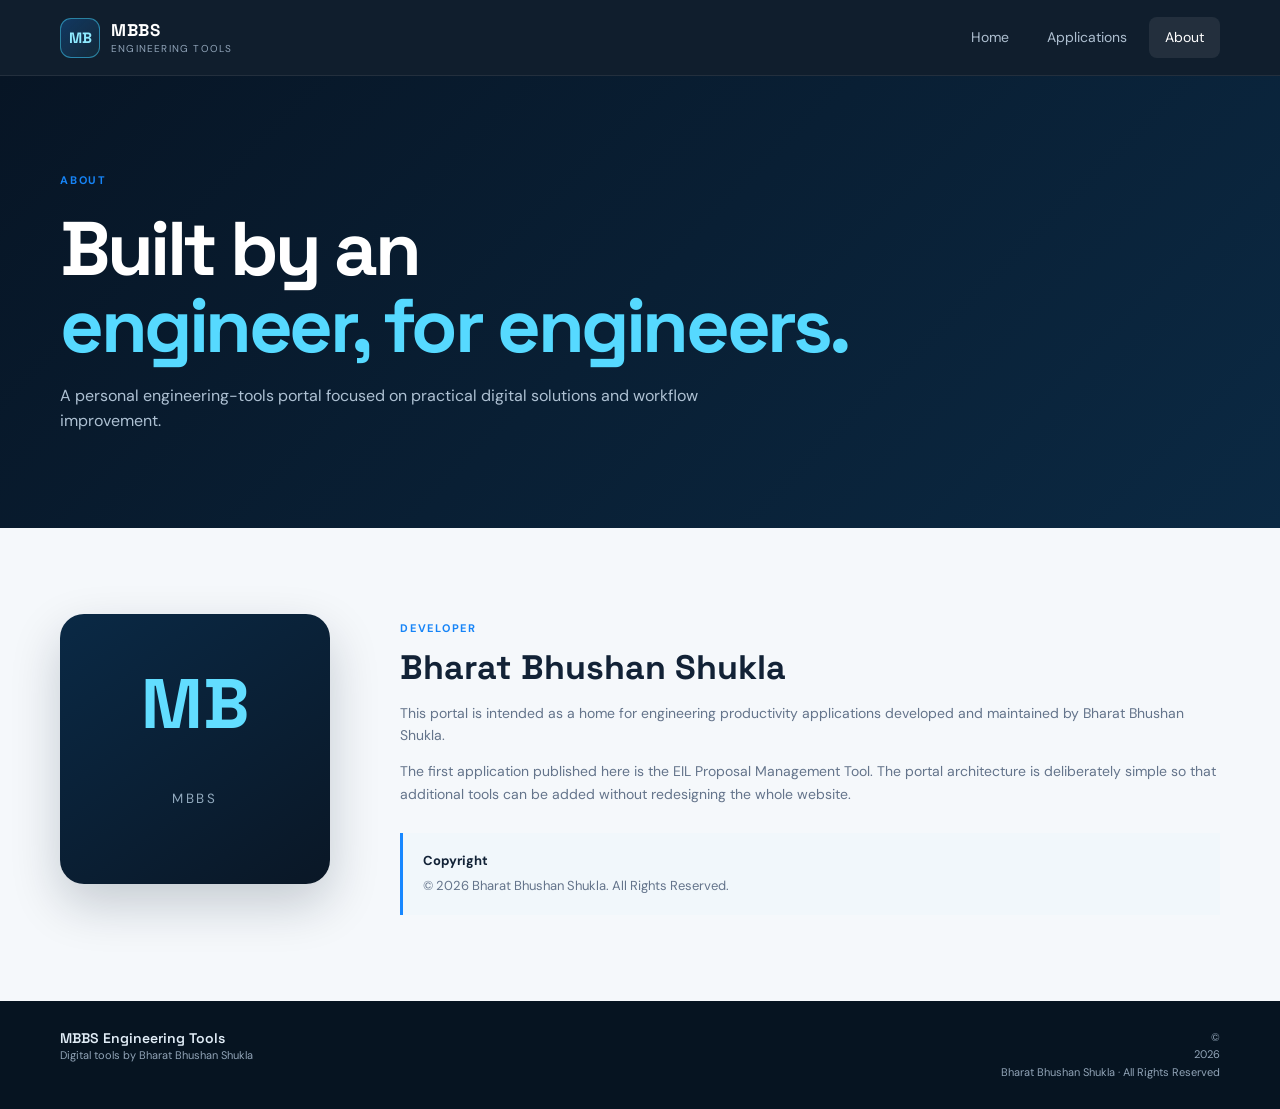
==== about.html @ aa89217a "Add files via upload" ====
<!DOCTYPE html>
<html lang="en">
<head>
  <meta charset="UTF-8"><meta name="viewport" content="width=device-width, initial-scale=1.0">
  <meta name="description" content="About MBBS Engineering Tools and Bharat Bhushan Shukla.">
  <title>About | MBBS Engineering Tools</title>
  <link rel="icon" type="image/svg+xml" href="assets/favicon.svg"><link rel="stylesheet" href="css/style.css">
</head>
<body>
<header class="site-header"><div class="container nav-wrap">
  <a class="brand" href="index.html"><span class="brand-mark">MB</span><span><b>MBBS</b><small>Engineering Tools</small></span></a>
  <button class="menu-toggle" aria-label="Open navigation">☰</button>
  <nav class="nav"><a href="index.html">Home</a><a href="applications.html">Applications</a><a class="active" href="about.html">About</a></nav>
</div></header>
<main>
  <section class="page-hero"><div class="container"><span class="eyebrow">ABOUT</span><h1>Built by an<br><em>engineer, for engineers.</em></h1><p>A personal engineering-tools portal focused on practical digital solutions and workflow improvement.</p></div></section>
  <section class="section"><div class="container about-grid">
    <div class="about-badge"><span>MB</span><small>MBBS</small></div>
    <div><span class="eyebrow">DEVELOPER</span><h2>Bharat Bhushan Shukla</h2>
      <p>This portal is intended as a home for engineering productivity applications developed and maintained by Bharat Bhushan Shukla.</p>
      <p>The first application published here is the EIL Proposal Management Tool. The portal architecture is deliberately simple so that additional tools can be added without redesigning the whole website.</p>
      <div class="callout"><b>Copyright</b><span>© <span class="year"></span> Bharat Bhushan Shukla. All Rights Reserved.</span></div>
    </div>
  </div></section>
</main>
<footer class="footer"><div class="container footer-inner"><div><b>MBBS Engineering Tools</b><span>Digital tools by Bharat Bhushan Shukla</span></div><div>© <span class="year"></span> Bharat Bhushan Shukla · All Rights Reserved</div></div></footer>
<script src="js/script.js"></script>
</body></html>
---- css/style.css ----
@import url('https://fonts.googleapis.com/css2?family=DM+Sans:wght@400;500;600;700&family=Space+Grotesk:wght@500;600;700&display=swap');
:root{--navy:#071525;--navy2:#0b2035;--blue:#1787ff;--cyan:#42d7ff;--ink:#122236;--muted:#64748b;--line:#dbe5ef;--bg:#f5f8fb;--white:#fff}
*{box-sizing:border-box}html{scroll-behavior:smooth}body{margin:0;font-family:"DM Sans",Arial,sans-serif;color:var(--ink);background:var(--bg);line-height:1.6}a{text-decoration:none;color:inherit}.container{width:min(1160px,calc(100% - 40px));margin:auto}
.site-header{height:76px;background:rgba(7,21,37,.96);color:#fff;position:sticky;top:0;z-index:20;border-bottom:1px solid rgba(255,255,255,.08);backdrop-filter:blur(12px)}.nav-wrap{height:100%;display:flex;align-items:center;justify-content:space-between}.brand{display:flex;align-items:center;gap:11px}.brand-mark{display:grid;place-items:center;width:40px;height:40px;border:1px solid rgba(66,215,255,.5);border-radius:11px;color:#8feaff;font:700 15px "Space Grotesk";background:linear-gradient(135deg,rgba(23,135,255,.25),rgba(66,215,255,.06))}.brand b{display:block;font:700 17px "Space Grotesk";letter-spacing:.04em}.brand small{display:block;color:#91a4b9;font-size:10px;letter-spacing:.12em;text-transform:uppercase}.nav{display:flex;gap:6px}.nav a{padding:9px 16px;color:#aebfd0;border-radius:8px;font-size:14px}.nav a:hover,.nav a.active{color:#fff;background:rgba(255,255,255,.08)}.menu-toggle{display:none;background:none;border:0;color:#fff;font-size:25px}
.hero{min-height:610px;background:radial-gradient(circle at 78% 42%,rgba(23,135,255,.23),transparent 29%),linear-gradient(135deg,#061322,#0a2036 58%,#071827);color:#fff;overflow:hidden}.hero-grid{min-height:610px;display:grid;grid-template-columns:1.03fr .97fr;align-items:center;gap:50px}.eyebrow{display:inline-flex;align-items:center;gap:8px;font-size:11px;font-weight:700;letter-spacing:.16em;color:#1684f7}.hero .eyebrow{color:#6fe1ff}.eyebrow span{display:inline-block;width:18px;height:1px;background:currentColor}.hero h1,.page-hero h1{font:700 clamp(44px,6vw,76px)/1.02 "Space Grotesk";letter-spacing:-.045em;margin:18px 0}.hero h1 em,.page-hero h1 em{font-style:normal;color:#56d9ff}.hero-text{max-width:600px;color:#b7c7d8;font-size:17px}.hero-actions{display:flex;gap:12px;margin:30px 0}.btn{display:inline-flex;align-items:center;gap:14px;padding:13px 19px;border-radius:9px;font-weight:700;font-size:13px;border:1px solid transparent;transition:.2s transform,.2s box-shadow}.btn:hover{transform:translateY(-2px)}.btn-primary{color:#fff;background:linear-gradient(135deg,#147df2,#12a5ef);box-shadow:0 10px 25px rgba(18,140,240,.22)}.btn-ghost{color:#dbe7f3;border-color:#41566d}.btn-light{color:#0a233a;background:#fff}.hero-meta{display:flex;gap:34px;border-top:1px solid rgba(255,255,255,.12);padding-top:18px;max-width:480px}.hero-meta div{display:flex;gap:9px;align-items:baseline}.hero-meta strong{font:600 21px "Space Grotesk";color:#fff}.hero-meta span{font-size:11px;color:#8195a9}.hero-art{position:relative;height:440px;display:grid;place-items:center}.dashboard-card{position:relative;width:min(430px,90%);height:300px;padding:27px;border:1px solid rgba(126,210,255,.24);border-radius:22px;background:linear-gradient(145deg,rgba(20,53,82,.86),rgba(7,24,42,.9));box-shadow:0 30px 80px rgba(0,0,0,.35);overflow:hidden;transform:rotate(2deg)}.dash-top{display:flex;justify-content:space-between;color:#7894aa;font-size:9px;letter-spacing:.15em}.dash-top i{color:#47dcaa;font-style:normal}.dash-title{font:500 35px/1.05 "Space Grotesk";margin-top:48px;color:#dceaf7}.dash-title b{color:#52d7ff}.dash-lines{display:grid;gap:9px;margin-top:27px}.dash-lines span{display:block;height:5px;border-radius:10px;background:linear-gradient(90deg,#1689ff,#43d8ff);opacity:.65}.dash-stat-row{display:flex;gap:55px;margin-top:26px}.dash-stat-row small,.dash-stat-row b{display:block}.dash-stat-row small{font-size:8px;color:#7894aa;letter-spacing:.12em}.dash-stat-row b{font:600 17px "Space Grotesk";color:#fff}.grid-glow{position:absolute;right:-90px;bottom:-100px;width:260px;height:260px;border-radius:50%;background:rgba(23,135,255,.18);filter:blur(15px)}.orb{position:absolute;border-radius:50%;filter:blur(1px)}.orb-one{width:180px;height:180px;top:45px;right:20px;border:1px solid rgba(66,215,255,.12)}.orb-two{width:300px;height:300px;bottom:5px;left:0;border:1px solid rgba(23,135,255,.09)}
.section{padding:86px 0}.section-heading{display:flex;justify-content:space-between;align-items:end;gap:40px;margin-bottom:35px}.section-heading h2,.spotlight h2,.about-grid h2{font:700 34px/1.15 "Space Grotesk";margin:9px 0}.section-heading p{max-width:410px;color:var(--muted);margin:0}.feature-grid{display:grid;grid-template-columns:repeat(3,1fr);gap:18px}.feature-card{padding:29px;border:1px solid var(--line);border-radius:16px;background:#fff;box-shadow:0 8px 25px rgba(14,38,61,.04)}.feature-card .icon{font-size:25px;color:#1587f7}.feature-card h3{font:600 20px "Space Grotesk";margin:20px 0 8px}.feature-card p,.app-card p,.about-grid p{color:var(--muted);font-size:14px}.spotlight{background:linear-gradient(120deg,#0a2136,#0b3150);color:#fff;padding:58px 0}.spotlight-inner{display:flex;align-items:center;justify-content:space-between;gap:30px}.spotlight .eyebrow{color:#59dfff}.spotlight h2{font-size:31px}.spotlight p{color:#afc2d4;max-width:650px;margin:0}.page-hero{padding:90px 0 78px;background:linear-gradient(135deg,#071525,#0b2943);color:#fff}.page-hero p{color:#aec1d3;max-width:650px}.app-grid{display:grid;grid-template-columns:repeat(2,1fr);gap:22px}.app-card{position:relative;background:#fff;border:1px solid var(--line);border-radius:18px;padding:31px;min-height:370px;box-shadow:0 10px 35px rgba(14,38,61,.05)}.app-card.featured-app{border-top:3px solid #1787ff}.app-number{position:absolute;right:26px;top:25px;font:600 13px "Space Grotesk";color:#a8b7c6}.app-icon{width:53px;height:53px;display:grid;place-items:center;border-radius:13px;background:#0b2843;color:#65ddff;font:700 14px "Space Grotesk";margin-bottom:20px}.app-icon.muted{background:#edf3f7;color:#8ea0af;font-size:26px}.app-status{font-size:10px;font-weight:700;letter-spacing:.13em;color:#1687f5}.app-card h2{font:600 25px/1.2 "Space Grotesk";margin:11px 0}.tags{display:flex;gap:7px;flex-wrap:wrap;margin:21px 0}.tags span{font-size:10px;padding:5px 9px;border-radius:30px;background:#eef5fa;color:#5c7184}.coming-soon{background:linear-gradient(180deg,#fff,#f7fafc)}.btn-disabled{background:#edf2f6;color:#93a3b1;cursor:default}.about-grid{display:grid;grid-template-columns:270px 1fr;gap:70px;align-items:start}.about-badge{height:270px;border-radius:24px;background:linear-gradient(145deg,#0a2945,#0a1726);display:grid;place-items:center;color:#fff;box-shadow:0 20px 50px rgba(5,25,44,.2)}.about-badge span{font:700 70px "Space Grotesk";color:#62ddff}.about-badge small{margin-top:-80px;letter-spacing:.2em;color:#91a9bd}.callout{margin-top:28px;padding:18px 20px;border-left:3px solid #1787ff;background:#f1f7fb;display:flex;flex-direction:column;gap:4px;font-size:13px}.callout span{color:var(--muted)}.footer{background:#061421;color:#91a4b7;padding:28px 0}.footer-inner{display:flex;justify-content:space-between;gap:30px;font-size:11px}.footer b{display:block;color:#e1edf7;font:600 14px "Space Grotesk"}.footer span{display:block}.footer-inner>div:last-child{align-self:end;text-align:right}
@media(max-width:760px){.container{width:min(100% - 28px,1160px)}.site-header{height:68px}.menu-toggle{display:block}.nav{display:none;position:absolute;left:14px;right:14px;top:62px;padding:10px;background:#0a1e32;border:1px solid #294058;border-radius:12px;flex-direction:column}.nav.open{display:flex}.nav a{padding:12px}.hero,.hero-grid{min-height:auto}.hero-grid{grid-template-columns:1fr;padding-top:72px;padding-bottom:60px}.hero-art{height:330px}.dashboard-card{height:255px}.hero h1{font-size:48px}.hero-actions{flex-wrap:wrap}.section{padding:65px 0}.section-heading,.spotlight-inner{display:block}.section-heading p{margin-top:15px}.feature-grid,.app-grid,.about-grid{grid-template-columns:1fr}.feature-grid{gap:12px}.spotlight .btn{margin-top:24px}.page-hero{padding:65px 0 55px}.page-hero h1{font-size:48px}.about-grid{gap:30px}.about-badge{height:200px}.footer-inner{display:block}.footer-inner>div:last-child{text-align:left;margin-top:15px}.dash-title{font-size:29px}}
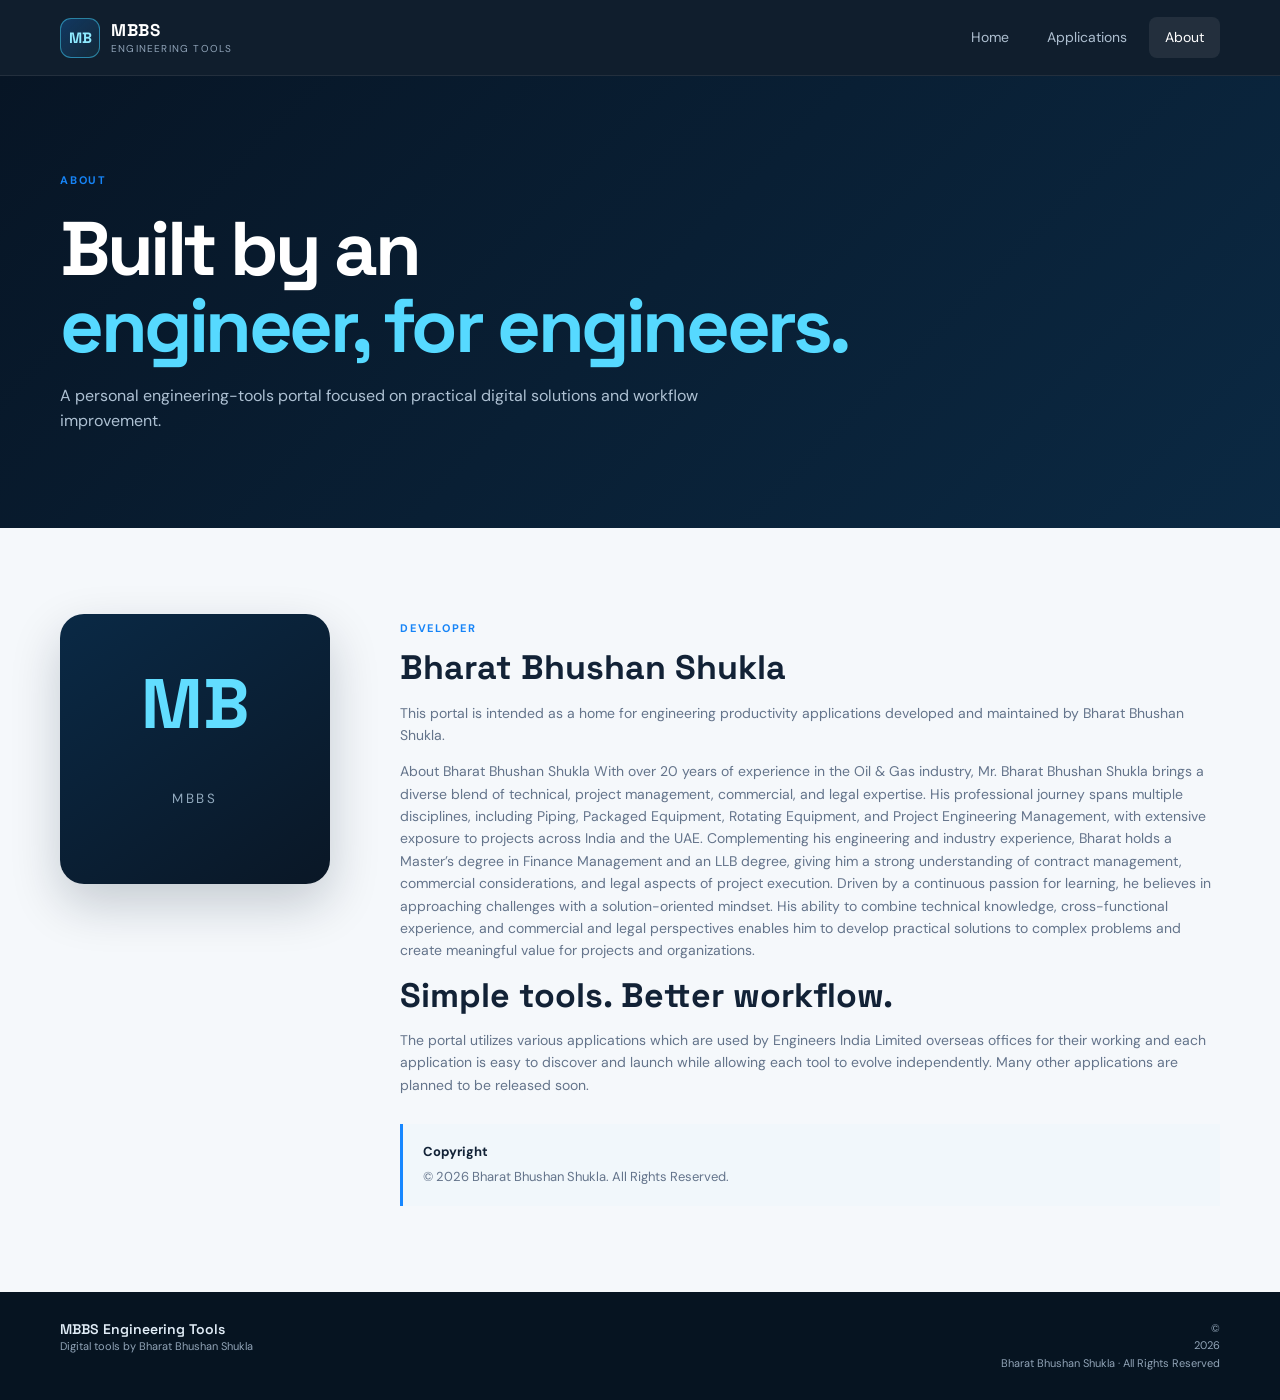
==== commit 8de42ab9: "Update about section with Bharat's biography Added detailed professional background and expertise of" ====
--- a/about.html
+++ b/about.html
@@ -18,11 +18,16 @@
     <div class="about-badge"><span>MB</span><small>MBBS</small></div>
     <div><span class="eyebrow">DEVELOPER</span><h2>Bharat Bhushan Shukla</h2>
       <p>This portal is intended as a home for engineering productivity applications developed and maintained by Bharat Bhushan Shukla.</p>
-      <p>The first application published here is the EIL Proposal Management Tool. The portal architecture is deliberately simple so that additional tools can be added without redesigning the whole website.</p>
+      <p>About Bharat Bhushan Shukla
+With over 20 years of experience in the Oil & Gas industry, Mr. Bharat Bhushan Shukla brings a diverse blend of technical, project management, commercial, and legal expertise. His professional journey spans multiple disciplines, including Piping, Packaged Equipment, Rotating Equipment, and Project Engineering Management, with extensive exposure to projects across India and the UAE.
+
+Complementing his engineering and industry experience, Bharat holds a Master’s degree in Finance Management and an LLB degree, giving him a strong understanding of contract management, commercial considerations, and legal aspects of project execution.
+
+Driven by a continuous passion for learning, he believes in approaching challenges with a solution-oriented mindset. His ability to combine technical knowledge, cross-functional experience, and commercial and legal perspectives enables him to develop practical solutions to complex problems and create meaningful value for projects and organizations.</p></article><article class="card"><h2>Simple tools. Better workflow.</h2><p>The portal utilizes various applications which are used by Engineers India Limited overseas offices for their working and each application is easy to discover and launch while allowing each tool to evolve independently. Many other applications are planned to be released soon.</p>
       <div class="callout"><b>Copyright</b><span>© <span class="year"></span> Bharat Bhushan Shukla. All Rights Reserved.</span></div>
     </div>
   </div></section>
 </main>
 <footer class="footer"><div class="container footer-inner"><div><b>MBBS Engineering Tools</b><span>Digital tools by Bharat Bhushan Shukla</span></div><div>© <span class="year"></span> Bharat Bhushan Shukla · All Rights Reserved</div></div></footer>
 <script src="js/script.js"></script>
-</body></html>+</body></html>
--- a/css/style.css
+++ b/css/style.css
@@ -5,3 +5,21 @@
 .hero{min-height:610px;background:radial-gradient(circle at 78% 42%,rgba(23,135,255,.23),transparent 29%),linear-gradient(135deg,#061322,#0a2036 58%,#071827);color:#fff;overflow:hidden}.hero-grid{min-height:610px;display:grid;grid-template-columns:1.03fr .97fr;align-items:center;gap:50px}.eyebrow{display:inline-flex;align-items:center;gap:8px;font-size:11px;font-weight:700;letter-spacing:.16em;color:#1684f7}.hero .eyebrow{color:#6fe1ff}.eyebrow span{display:inline-block;width:18px;height:1px;background:currentColor}.hero h1,.page-hero h1{font:700 clamp(44px,6vw,76px)/1.02 "Space Grotesk";letter-spacing:-.045em;margin:18px 0}.hero h1 em,.page-hero h1 em{font-style:normal;color:#56d9ff}.hero-text{max-width:600px;color:#b7c7d8;font-size:17px}.hero-actions{display:flex;gap:12px;margin:30px 0}.btn{display:inline-flex;align-items:center;gap:14px;padding:13px 19px;border-radius:9px;font-weight:700;font-size:13px;border:1px solid transparent;transition:.2s transform,.2s box-shadow}.btn:hover{transform:translateY(-2px)}.btn-primary{color:#fff;background:linear-gradient(135deg,#147df2,#12a5ef);box-shadow:0 10px 25px rgba(18,140,240,.22)}.btn-ghost{color:#dbe7f3;border-color:#41566d}.btn-light{color:#0a233a;background:#fff}.hero-meta{display:flex;gap:34px;border-top:1px solid rgba(255,255,255,.12);padding-top:18px;max-width:480px}.hero-meta div{display:flex;gap:9px;align-items:baseline}.hero-meta strong{font:600 21px "Space Grotesk";color:#fff}.hero-meta span{font-size:11px;color:#8195a9}.hero-art{position:relative;height:440px;display:grid;place-items:center}.dashboard-card{position:relative;width:min(430px,90%);height:300px;padding:27px;border:1px solid rgba(126,210,255,.24);border-radius:22px;background:linear-gradient(145deg,rgba(20,53,82,.86),rgba(7,24,42,.9));box-shadow:0 30px 80px rgba(0,0,0,.35);overflow:hidden;transform:rotate(2deg)}.dash-top{display:flex;justify-content:space-between;color:#7894aa;font-size:9px;letter-spacing:.15em}.dash-top i{color:#47dcaa;font-style:normal}.dash-title{font:500 35px/1.05 "Space Grotesk";margin-top:48px;color:#dceaf7}.dash-title b{color:#52d7ff}.dash-lines{display:grid;gap:9px;margin-top:27px}.dash-lines span{display:block;height:5px;border-radius:10px;background:linear-gradient(90deg,#1689ff,#43d8ff);opacity:.65}.dash-stat-row{display:flex;gap:55px;margin-top:26px}.dash-stat-row small,.dash-stat-row b{display:block}.dash-stat-row small{font-size:8px;color:#7894aa;letter-spacing:.12em}.dash-stat-row b{font:600 17px "Space Grotesk";color:#fff}.grid-glow{position:absolute;right:-90px;bottom:-100px;width:260px;height:260px;border-radius:50%;background:rgba(23,135,255,.18);filter:blur(15px)}.orb{position:absolute;border-radius:50%;filter:blur(1px)}.orb-one{width:180px;height:180px;top:45px;right:20px;border:1px solid rgba(66,215,255,.12)}.orb-two{width:300px;height:300px;bottom:5px;left:0;border:1px solid rgba(23,135,255,.09)}
 .section{padding:86px 0}.section-heading{display:flex;justify-content:space-between;align-items:end;gap:40px;margin-bottom:35px}.section-heading h2,.spotlight h2,.about-grid h2{font:700 34px/1.15 "Space Grotesk";margin:9px 0}.section-heading p{max-width:410px;color:var(--muted);margin:0}.feature-grid{display:grid;grid-template-columns:repeat(3,1fr);gap:18px}.feature-card{padding:29px;border:1px solid var(--line);border-radius:16px;background:#fff;box-shadow:0 8px 25px rgba(14,38,61,.04)}.feature-card .icon{font-size:25px;color:#1587f7}.feature-card h3{font:600 20px "Space Grotesk";margin:20px 0 8px}.feature-card p,.app-card p,.about-grid p{color:var(--muted);font-size:14px}.spotlight{background:linear-gradient(120deg,#0a2136,#0b3150);color:#fff;padding:58px 0}.spotlight-inner{display:flex;align-items:center;justify-content:space-between;gap:30px}.spotlight .eyebrow{color:#59dfff}.spotlight h2{font-size:31px}.spotlight p{color:#afc2d4;max-width:650px;margin:0}.page-hero{padding:90px 0 78px;background:linear-gradient(135deg,#071525,#0b2943);color:#fff}.page-hero p{color:#aec1d3;max-width:650px}.app-grid{display:grid;grid-template-columns:repeat(2,1fr);gap:22px}.app-card{position:relative;background:#fff;border:1px solid var(--line);border-radius:18px;padding:31px;min-height:370px;box-shadow:0 10px 35px rgba(14,38,61,.05)}.app-card.featured-app{border-top:3px solid #1787ff}.app-number{position:absolute;right:26px;top:25px;font:600 13px "Space Grotesk";color:#a8b7c6}.app-icon{width:53px;height:53px;display:grid;place-items:center;border-radius:13px;background:#0b2843;color:#65ddff;font:700 14px "Space Grotesk";margin-bottom:20px}.app-icon.muted{background:#edf3f7;color:#8ea0af;font-size:26px}.app-status{font-size:10px;font-weight:700;letter-spacing:.13em;color:#1687f5}.app-card h2{font:600 25px/1.2 "Space Grotesk";margin:11px 0}.tags{display:flex;gap:7px;flex-wrap:wrap;margin:21px 0}.tags span{font-size:10px;padding:5px 9px;border-radius:30px;background:#eef5fa;color:#5c7184}.coming-soon{background:linear-gradient(180deg,#fff,#f7fafc)}.btn-disabled{background:#edf2f6;color:#93a3b1;cursor:default}.about-grid{display:grid;grid-template-columns:270px 1fr;gap:70px;align-items:start}.about-badge{height:270px;border-radius:24px;background:linear-gradient(145deg,#0a2945,#0a1726);display:grid;place-items:center;color:#fff;box-shadow:0 20px 50px rgba(5,25,44,.2)}.about-badge span{font:700 70px "Space Grotesk";color:#62ddff}.about-badge small{margin-top:-80px;letter-spacing:.2em;color:#91a9bd}.callout{margin-top:28px;padding:18px 20px;border-left:3px solid #1787ff;background:#f1f7fb;display:flex;flex-direction:column;gap:4px;font-size:13px}.callout span{color:var(--muted)}.footer{background:#061421;color:#91a4b7;padding:28px 0}.footer-inner{display:flex;justify-content:space-between;gap:30px;font-size:11px}.footer b{display:block;color:#e1edf7;font:600 14px "Space Grotesk"}.footer span{display:block}.footer-inner>div:last-child{align-self:end;text-align:right}
 @media(max-width:760px){.container{width:min(100% - 28px,1160px)}.site-header{height:68px}.menu-toggle{display:block}.nav{display:none;position:absolute;left:14px;right:14px;top:62px;padding:10px;background:#0a1e32;border:1px solid #294058;border-radius:12px;flex-direction:column}.nav.open{display:flex}.nav a{padding:12px}.hero,.hero-grid{min-height:auto}.hero-grid{grid-template-columns:1fr;padding-top:72px;padding-bottom:60px}.hero-art{height:330px}.dashboard-card{height:255px}.hero h1{font-size:48px}.hero-actions{flex-wrap:wrap}.section{padding:65px 0}.section-heading,.spotlight-inner{display:block}.section-heading p{margin-top:15px}.feature-grid,.app-grid,.about-grid{grid-template-columns:1fr}.feature-grid{gap:12px}.spotlight .btn{margin-top:24px}.page-hero{padding:65px 0 55px}.page-hero h1{font-size:48px}.about-grid{gap:30px}.about-badge{height:200px}.footer-inner{display:block}.footer-inner>div:last-child{text-align:left;margin-top:15px}.dash-title{font-size:29px}}
+
+
+/* HRMT external application */
+.hrmt-card {
+  border-color: rgba(72, 214, 177, 0.30);
+}
+.hr-icon {
+  background: linear-gradient(135deg, #16b89a, #3c7cff) !important;
+}
+.hr-status {
+  color: #42d99b !important;
+}
+.hrmt-card .btn-primary {
+  transition: transform .2s ease, box-shadow .2s ease;
+}
+.hrmt-card .btn-primary:hover {
+  transform: translateY(-2px);
+}
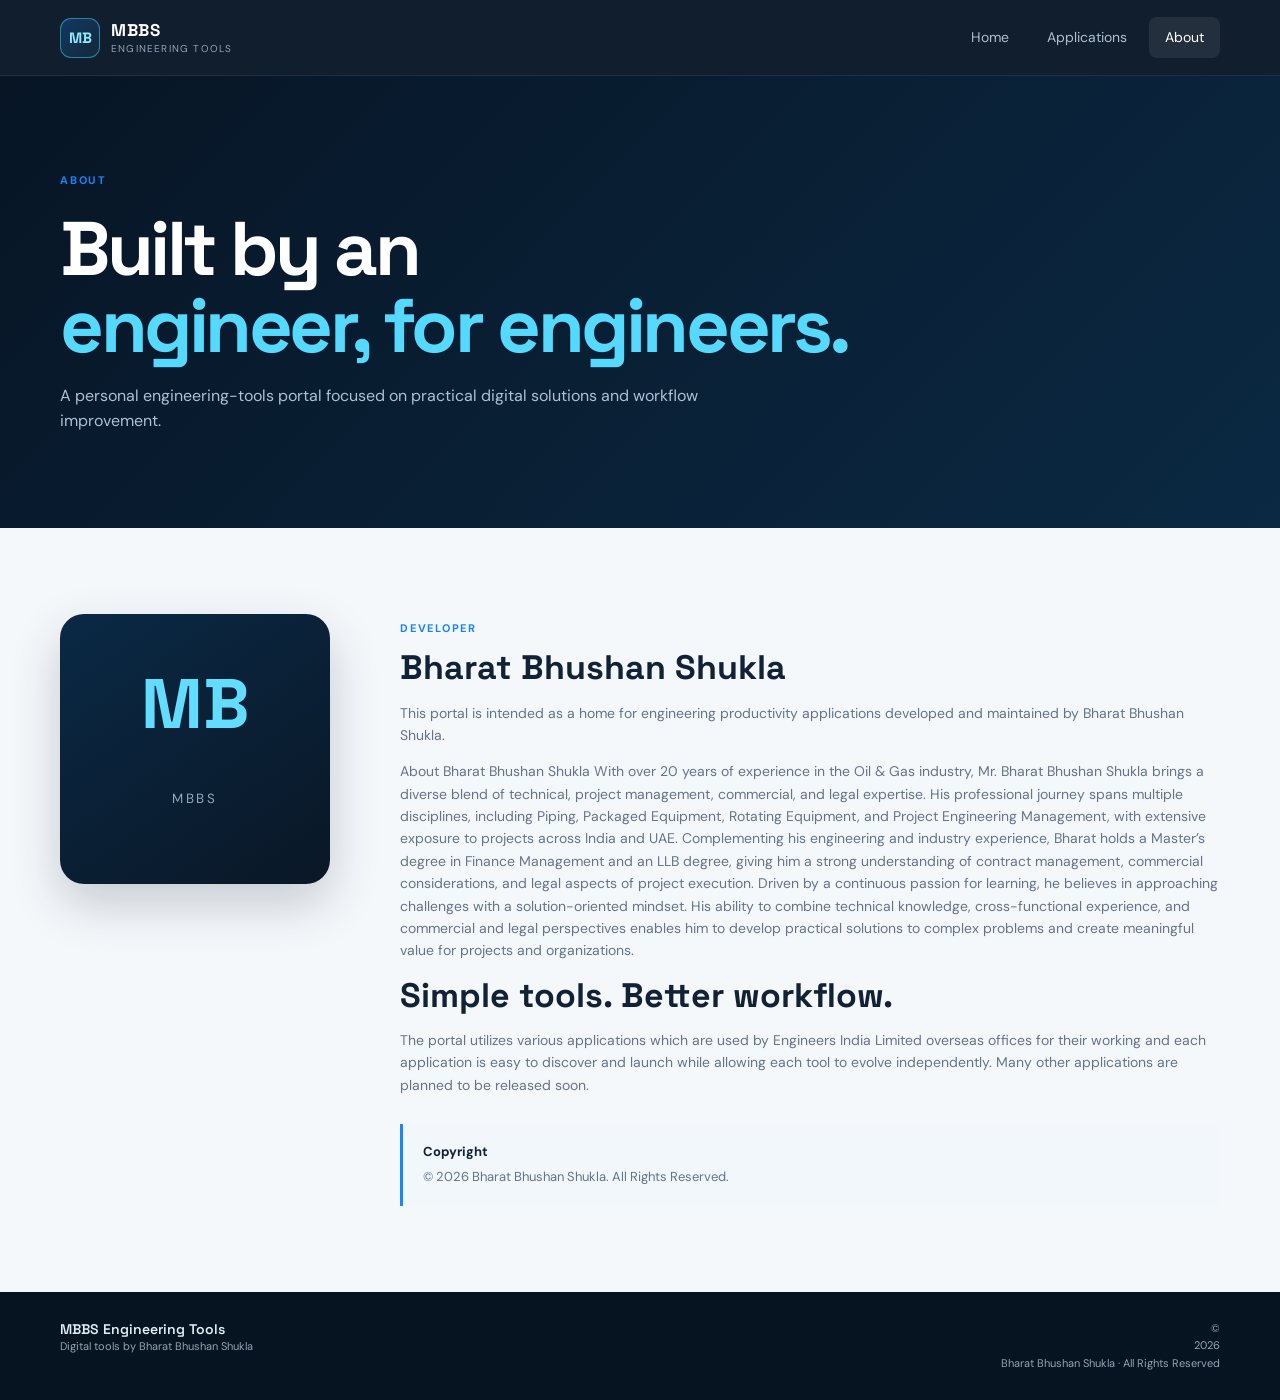
==== commit 4f05e5ca: "Fix grammatical error in about.html Removed 'the' before 'UAE' for grammatical consistency." ====
--- a/about.html
+++ b/about.html
@@ -19,7 +19,7 @@
     <div><span class="eyebrow">DEVELOPER</span><h2>Bharat Bhushan Shukla</h2>
       <p>This portal is intended as a home for engineering productivity applications developed and maintained by Bharat Bhushan Shukla.</p>
       <p>About Bharat Bhushan Shukla
-With over 20 years of experience in the Oil & Gas industry, Mr. Bharat Bhushan Shukla brings a diverse blend of technical, project management, commercial, and legal expertise. His professional journey spans multiple disciplines, including Piping, Packaged Equipment, Rotating Equipment, and Project Engineering Management, with extensive exposure to projects across India and the UAE.
+With over 20 years of experience in the Oil & Gas industry, Mr. Bharat Bhushan Shukla brings a diverse blend of technical, project management, commercial, and legal expertise. His professional journey spans multiple disciplines, including Piping, Packaged Equipment, Rotating Equipment, and Project Engineering Management, with extensive exposure to projects across India and UAE.
 
 Complementing his engineering and industry experience, Bharat holds a Master’s degree in Finance Management and an LLB degree, giving him a strong understanding of contract management, commercial considerations, and legal aspects of project execution.
 
